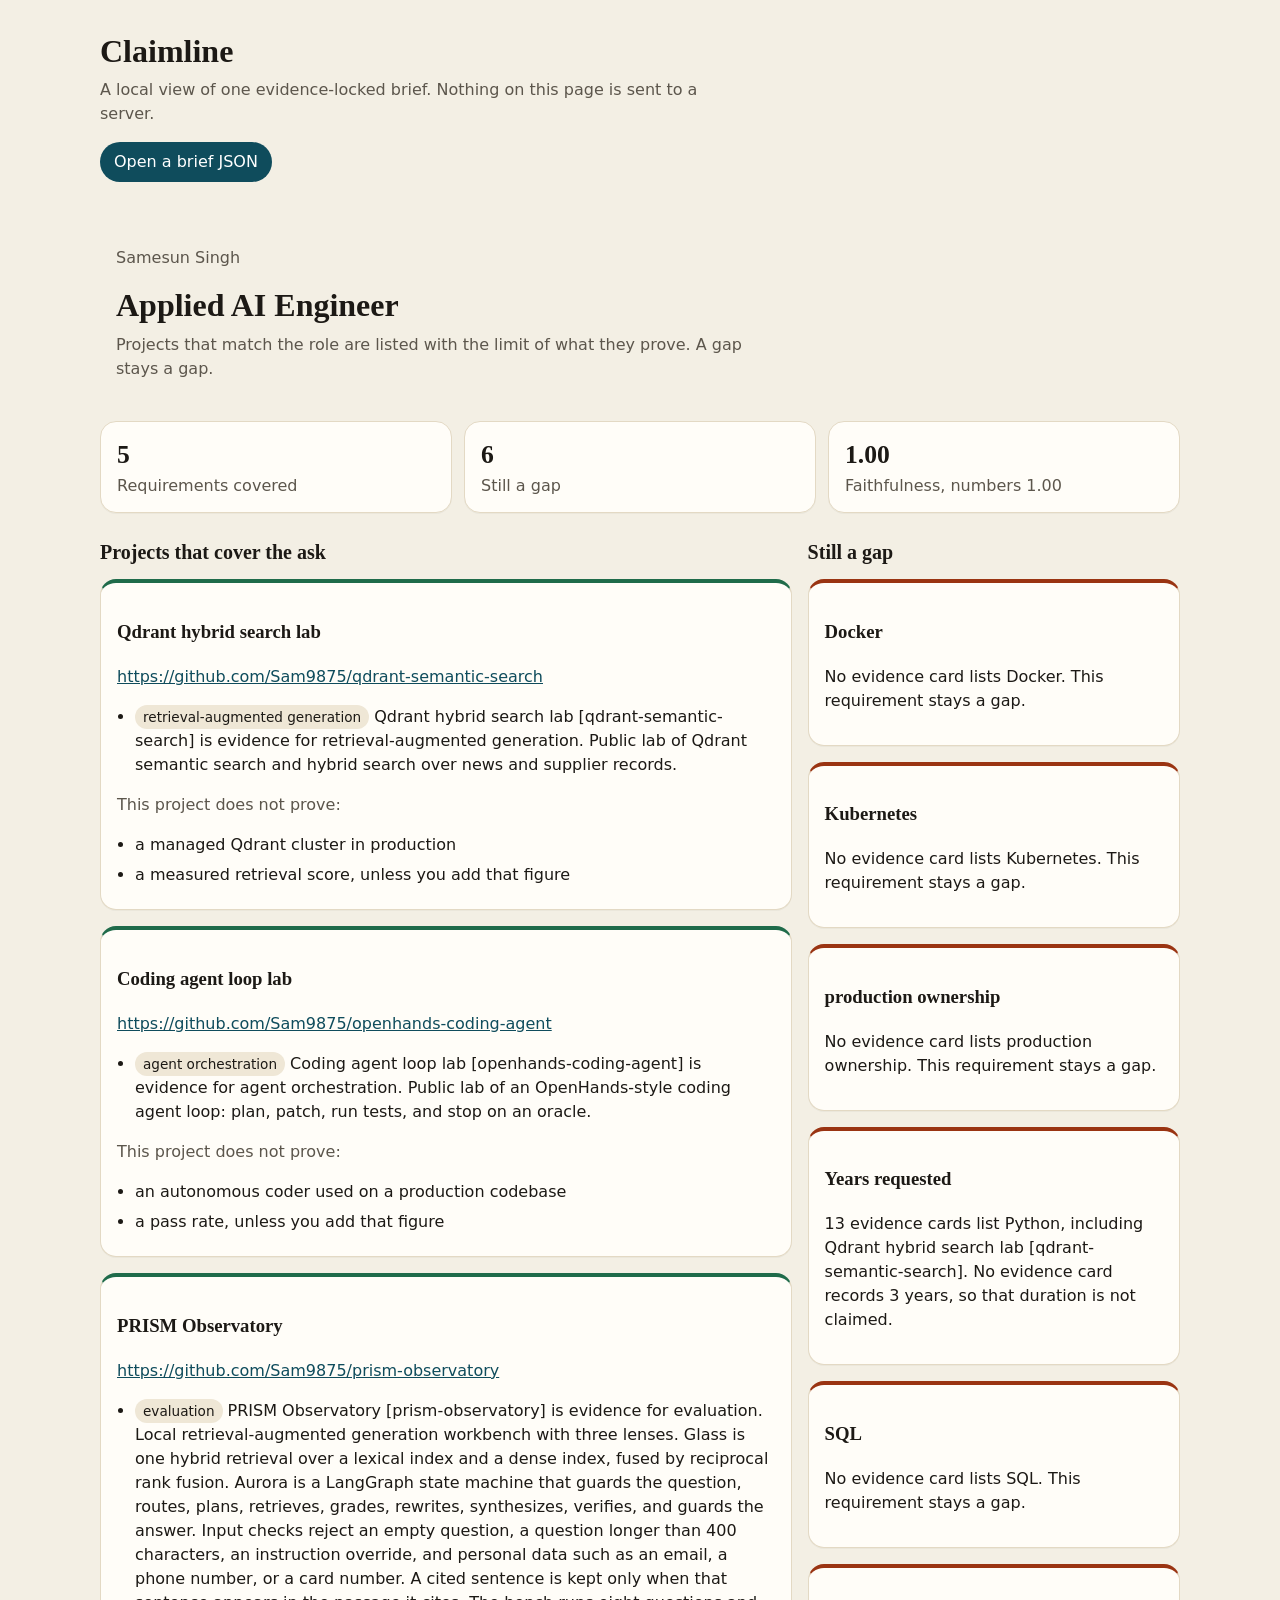
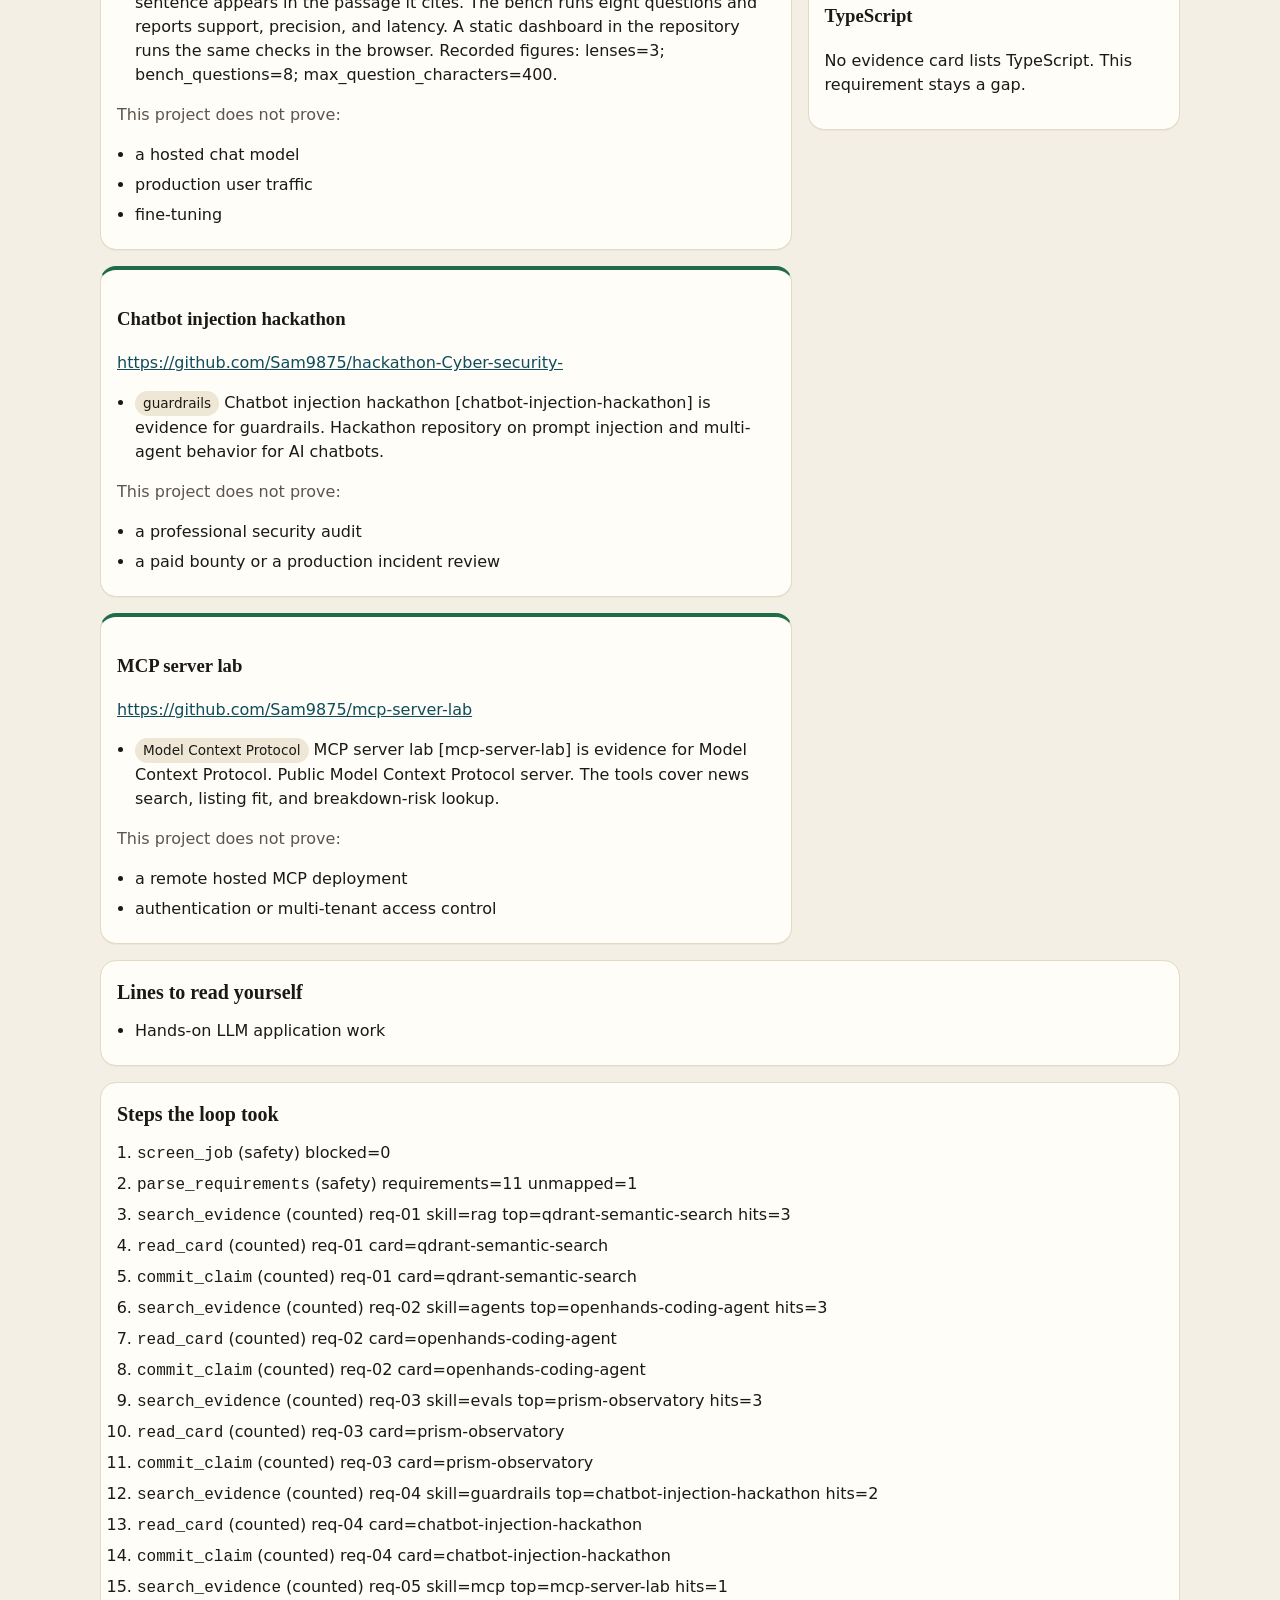
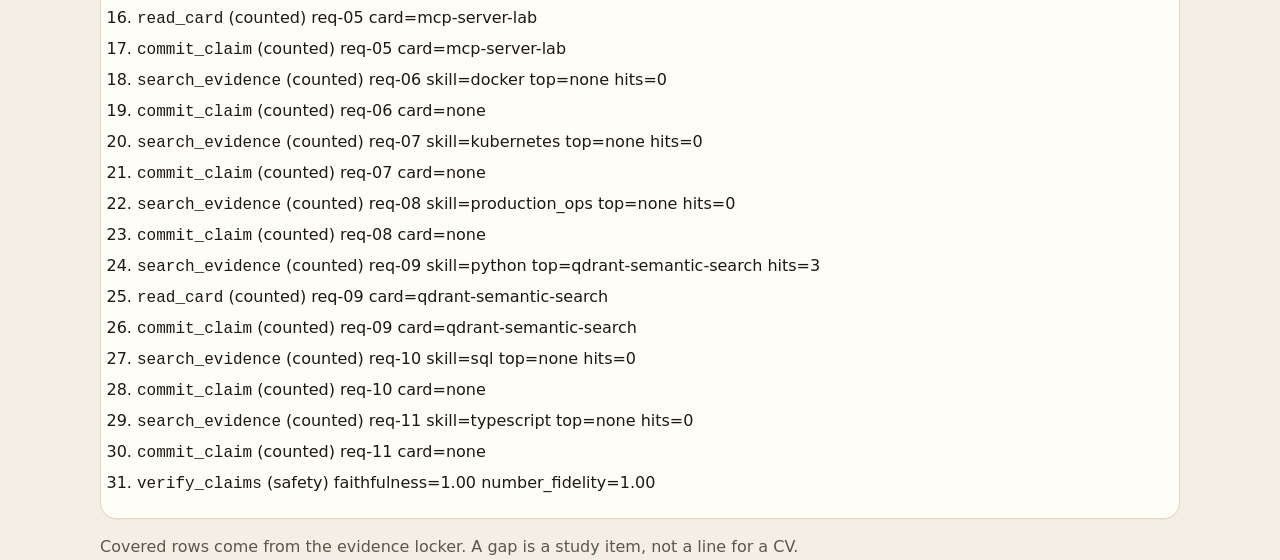
==== dashboard/index.html @ 6ae490be "Add Claimline, an evaluation-gated brief grounded in public work. The agent cites an evidence locker" ====
<!DOCTYPE html>
<html lang="en">
<head>
  <meta charset="utf-8">
  <meta name="viewport" content="width=device-width, initial-scale=1">
  <title>Claimline brief</title>
  <link rel="stylesheet" href="styles.css">
</head>
<body>
  <header>
    <h1>Claimline</h1>
    <p class="lede">A local view of one evidence-locked brief. Nothing on this page is sent to a server.</p>
    <div class="toolbar">
      <label class="file" for="run-file">Open a brief JSON</label>
      <input id="run-file" type="file" accept="application/json,.json">
    </div>
  </header>
  <main id="app"></main>
  <footer>
    <p>Covered rows come from the evidence locker. A gap is a study item, not a line for a CV.</p>
  </footer>
  <script src="sample-run.js"></script>
  <script src="app.js"></script>
</body>
</html>
---- dashboard/styles.css ----
:root {
  color-scheme: light;
  --bg: #f3efe4;
  --ink: #1c1915;
  --muted: #5c564c;
  --card: #fffdf8;
  --line: #e3d9c4;
  --covered: #1f6b4a;
  --gap: #9a3412;
  --accent: #0f4c5c;
  --shadow: 0 1px 0 rgba(28, 25, 21, 0.04);
}

* { box-sizing: border-box; }

body {
  margin: 0;
  background: var(--bg);
  color: var(--ink);
  font: 16px/1.5 "Segoe UI", system-ui, sans-serif;
}

header, main { width: min(1080px, calc(100% - 32px)); margin: 0 auto; }

header { padding: 32px 0 8px; }

h1, h2, h3 { font-family: Georgia, "Iowan Old Style", Palatino, serif; font-weight: 600; }

h1 { font-size: 2rem; line-height: 1.2; margin: 0 0 8px; }

h2 { font-size: 1.25rem; margin: 0 0 12px; }

.lede { max-width: 62ch; color: var(--muted); margin: 0 0 16px; }

.toolbar { display: flex; flex-wrap: wrap; gap: 12px; align-items: center; margin: 16px 0 8px; }

button, .file {
  background: var(--accent);
  color: white;
  border: 0;
  border-radius: 999px;
  padding: 8px 14px;
  font: inherit;
}

.file { cursor: pointer; }

input[type="file"] { display: none; }

.stats { display: grid; grid-template-columns: repeat(3, 1fr); gap: 12px; margin: 16px 0 24px; }

.stat, article, .trace, .notice {
  background: var(--card);
  border: 1px solid var(--line);
  border-radius: 16px;
  box-shadow: var(--shadow);
}

.stat { padding: 14px 16px; }

.stat b { display: block; font-family: Georgia, Palatino, serif; font-size: 1.6rem; }

.stat span, .meta { color: var(--muted); }

.layout { display: grid; grid-template-columns: 1.3fr 0.7fr; gap: 16px; }

article, .notice, .trace { padding: 16px; margin-bottom: 16px; }

.covered { border-top: 4px solid var(--covered); }

.gap { border-top: 4px solid var(--gap); }

a { color: var(--accent); }

ul { margin: 8px 0 0; padding-left: 18px; }

li { margin: 6px 0; }

.trace ol { margin: 0; padding-left: 20px; }

.tag {
  display: inline-block;
  border-radius: 999px;
  padding: 2px 8px;
  background: #efe7d6;
  font-size: 0.85rem;
}

footer { width: min(1080px, calc(100% - 32px)); margin: 8px auto 32px; color: var(--muted); }

@media (max-width: 800px) {
  .stats, .layout { grid-template-columns: 1fr; }
  h1 { font-size: 1.6rem; }
}
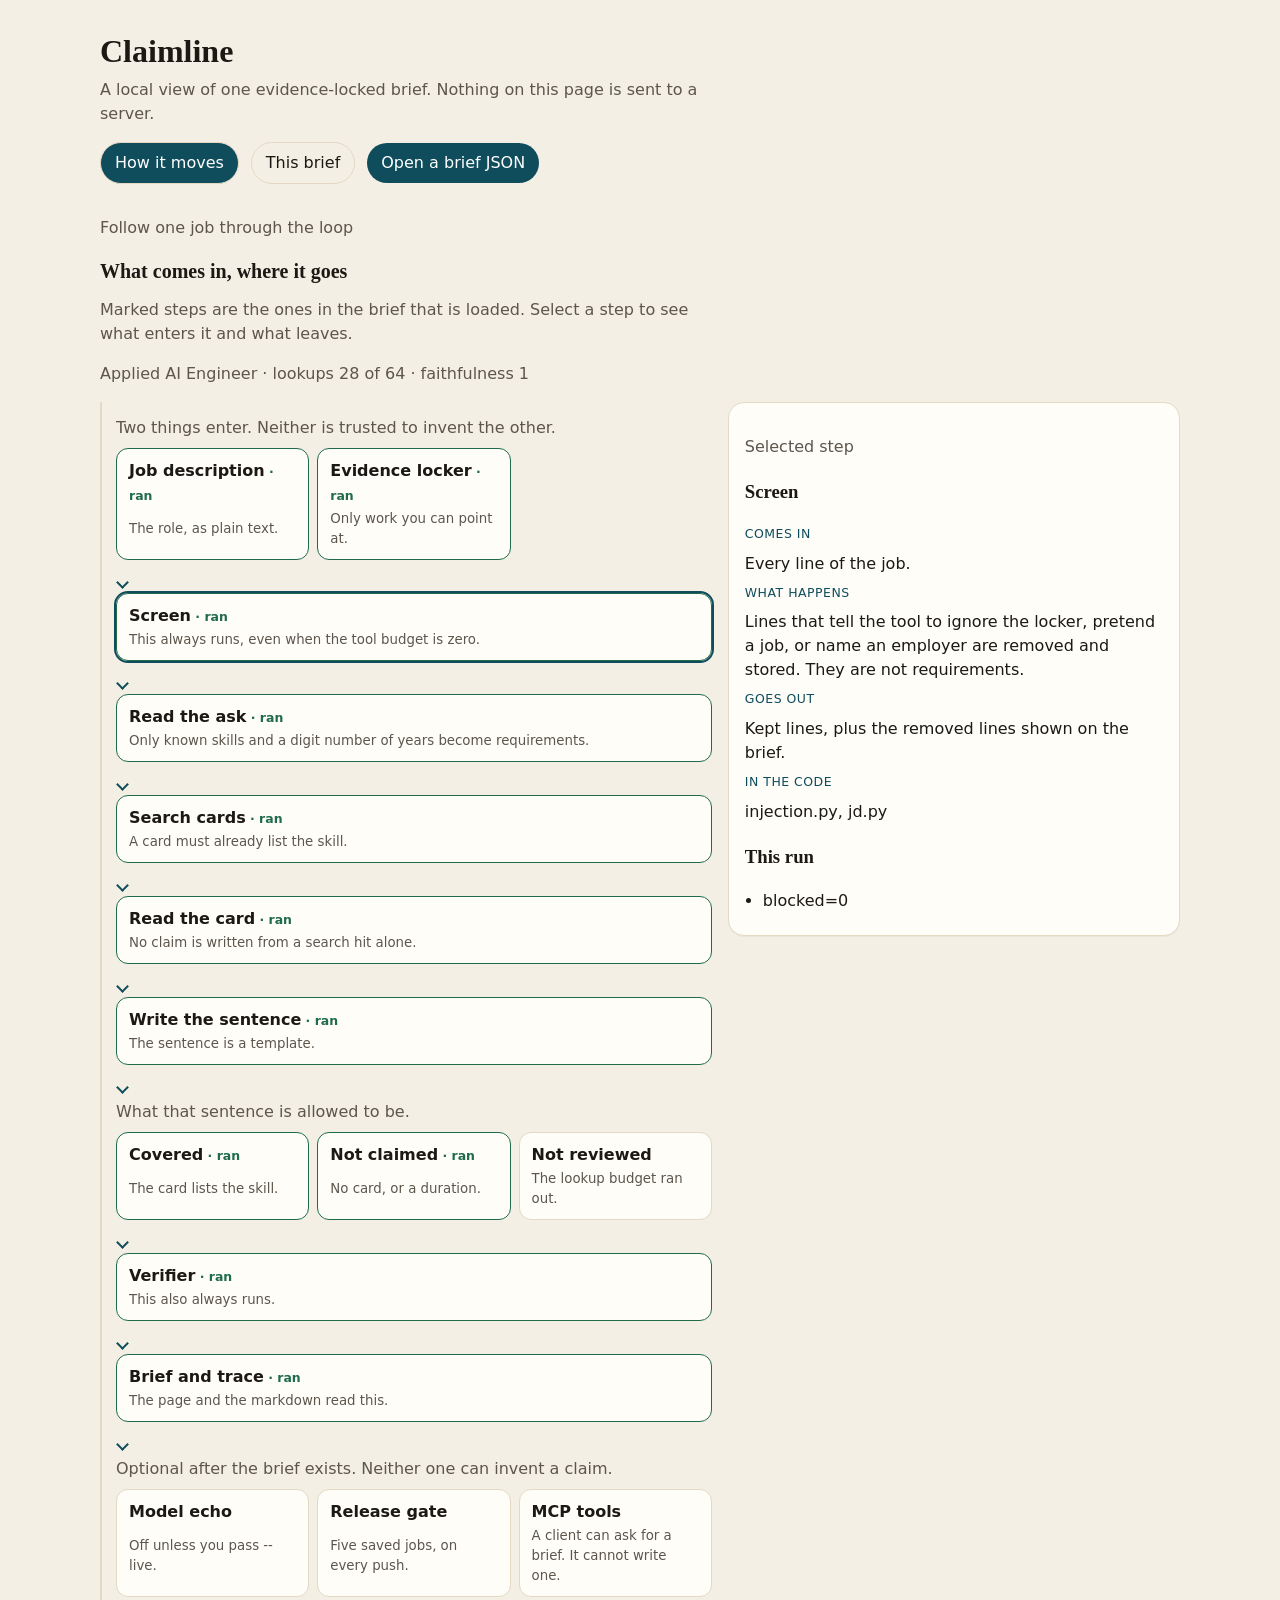
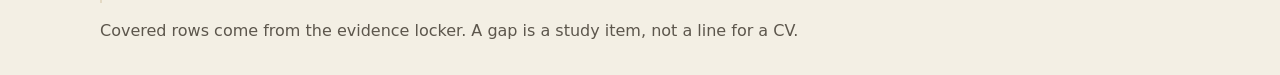
==== commit 5d27d105: "Add a flow view of the evidence loop. Each step says what comes in, what happens, and what goes out." ====
--- a/dashboard/index.html
+++ b/dashboard/index.html
@@ -11,6 +11,8 @@
     <h1>Claimline</h1>
     <p class="lede">A local view of one evidence-locked brief. Nothing on this page is sent to a server.</p>
     <div class="toolbar">
+      <button type="button" class="tab on" id="tab-flow" data-tab="flow">How it moves</button>
+      <button type="button" class="tab" id="tab-brief" data-tab="brief">This brief</button>
       <label class="file" for="run-file">Open a brief JSON</label>
       <input id="run-file" type="file" accept="application/json,.json">
     </div>
@@ -20,6 +22,7 @@
     <p>Covered rows come from the evidence locker. A gap is a study item, not a line for a CV.</p>
   </footer>
   <script src="sample-run.js"></script>
+  <script src="flow.js"></script>
   <script src="app.js"></script>
 </body>
 </html>
--- a/dashboard/styles.css
+++ b/dashboard/styles.css
@@ -41,7 +41,16 @@
   border-radius: 999px;
   padding: 8px 14px;
   font: inherit;
+  cursor: pointer;
 }
+
+.tab {
+  background: transparent;
+  color: var(--ink);
+  border: 1px solid var(--line);
+}
+
+.tab.on { background: var(--accent); color: white; }
 
 .file { cursor: pointer; }
 
@@ -88,7 +97,44 @@
 
 footer { width: min(1080px, calc(100% - 32px)); margin: 8px auto 32px; color: var(--muted); }
 
+.flow-layout { display: grid; grid-template-columns: minmax(0, 1.15fr) minmax(240px, 0.85fr); gap: 16px; align-items: start; }
+.flow-list { list-style: none; margin: 0; padding: 0 0 0 14px; display: grid; gap: 0; border-left: 2px solid var(--line); }
+.flow-list > li + li::before {
+  content: "";
+  display: block;
+  width: 7px;
+  height: 7px;
+  margin: 6px 0 6px 2px;
+  border-right: 2px solid var(--accent);
+  border-bottom: 2px solid var(--accent);
+  transform: rotate(45deg);
+}
+.station.ran b::after { content: " · ran"; color: var(--covered); font-size: 0.78rem; font-weight: 600; }
+.station {
+  width: 100%;
+  text-align: left;
+  display: grid;
+  gap: 2px;
+  background: var(--card);
+  color: var(--ink);
+  border: 1px solid var(--line);
+  border-radius: 12px;
+  padding: 10px 12px;
+}
+.station small { color: var(--muted); }
+.station.ran { border-color: var(--covered); }
+.station.on { outline: 2px solid var(--accent); }
+.flow-split p { color: var(--muted); margin: 8px 0; }
+.flow-choices { display: grid; grid-template-columns: repeat(3, minmax(0, 1fr)); gap: 8px; }
+.flow-detail { background: var(--card); border: 1px solid var(--line); border-radius: 16px; padding: 16px; position: sticky; top: 12px; }
+.flow-detail dl { display: grid; gap: 8px; margin: 0; }
+.flow-detail dt { color: var(--accent); font-size: 0.78rem; letter-spacing: 0.04em; text-transform: uppercase; }
+.flow-detail dd { margin: 0; }
+.flow-quiet, .flow-banner { color: var(--muted); }
+.flow h2 { font-family: Georgia, Palatino, serif; }
+
 @media (max-width: 800px) {
-  .stats, .layout { grid-template-columns: 1fr; }
+  .stats, .layout, .flow-layout, .flow-choices { grid-template-columns: 1fr; }
   h1 { font-size: 1.6rem; }
+  .flow-detail { position: static; }
 }
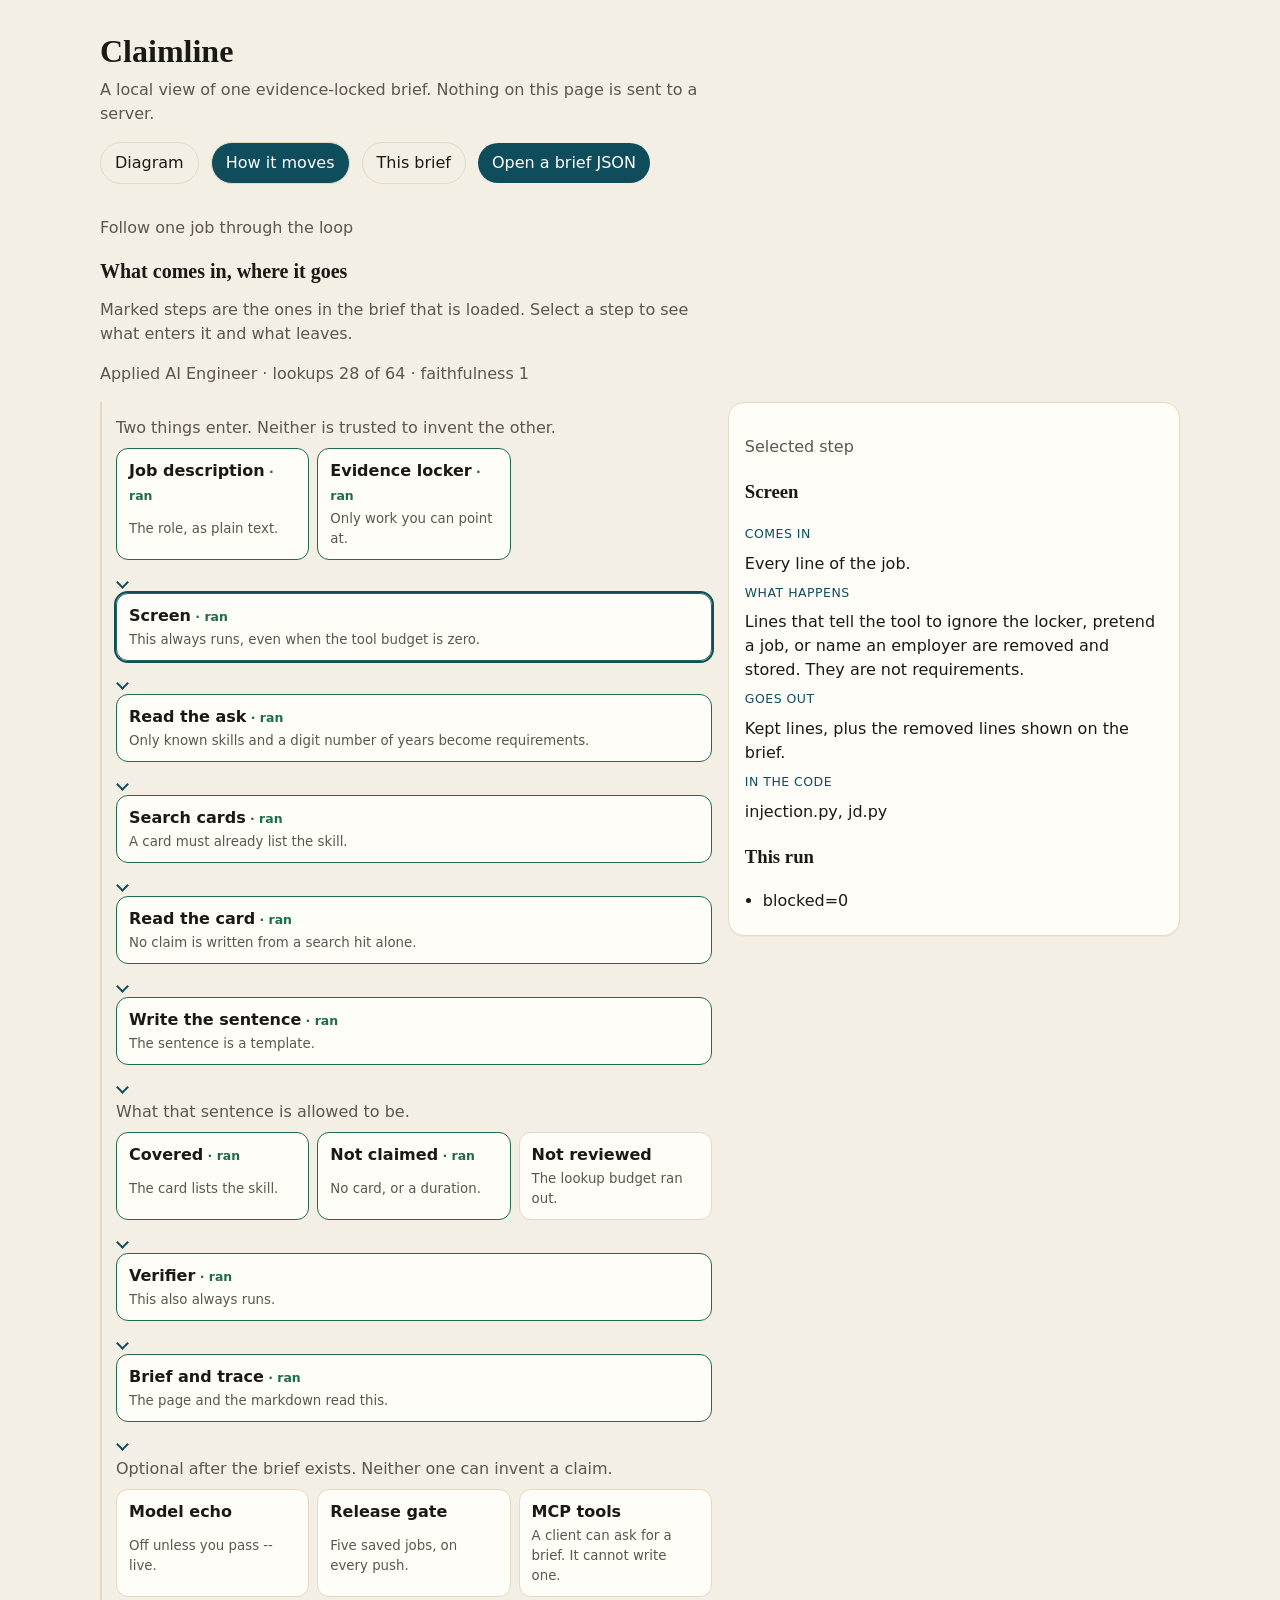
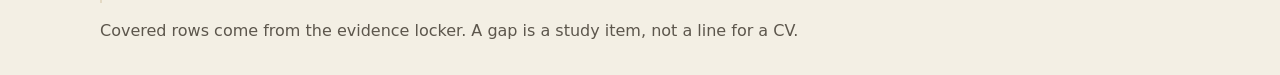
==== commit 24c00a71: "Add an architecture diagram of the brief." ====
--- a/dashboard/index.html
+++ b/dashboard/index.html
@@ -11,6 +11,7 @@
     <h1>Claimline</h1>
     <p class="lede">A local view of one evidence-locked brief. Nothing on this page is sent to a server.</p>
     <div class="toolbar">
+      <button type="button" class="tab" id="tab-map" data-tab="map">Diagram</button>
       <button type="button" class="tab on" id="tab-flow" data-tab="flow">How it moves</button>
       <button type="button" class="tab" id="tab-brief" data-tab="brief">This brief</button>
       <label class="file" for="run-file">Open a brief JSON</label>
@@ -23,6 +24,7 @@
   </footer>
   <script src="sample-run.js"></script>
   <script src="flow.js"></script>
+  <script src="map.js"></script>
   <script src="app.js"></script>
 </body>
 </html>
--- a/dashboard/styles.css
+++ b/dashboard/styles.css
@@ -133,8 +133,83 @@
 .flow-quiet, .flow-banner { color: var(--muted); }
 .flow h2 { font-family: Georgia, Palatino, serif; }
 
+.arch { display: grid; gap: 12px; }
+.arch h2 { margin-top: 8px; }
+.arch-board { display: grid; }
+.arch-lane {
+  border: 1px solid var(--line);
+  background: var(--card);
+  border-radius: 16px;
+  padding: 12px 14px;
+}
+.arch-label {
+  margin: 0 0 10px;
+  color: var(--accent);
+  font-size: 0.78rem;
+  letter-spacing: 0.04em;
+  text-transform: uppercase;
+}
+.arch-flow { display: flex; flex-wrap: wrap; align-items: center; gap: 10px; }
+.arch-fan { display: grid; gap: 8px; }
+.arch-to {
+  position: relative;
+  flex: 0 0 28px;
+  width: 28px;
+  height: 2px;
+  background: var(--accent);
+}
+.arch-to::after {
+  content: "";
+  position: absolute;
+  right: -1px;
+  top: -4px;
+  border: 5px solid transparent;
+  border-left: 7px solid var(--accent);
+}
+.arch-down {
+  width: 2px;
+  height: 22px;
+  margin-left: 36px;
+  background: var(--accent);
+  position: relative;
+}
+.arch-down::after {
+  content: "";
+  position: absolute;
+  left: -4px;
+  bottom: -1px;
+  border: 5px solid transparent;
+  border-top: 7px solid var(--accent);
+}
+button.arch-box {
+  min-width: 148px;
+  text-align: left;
+  display: grid;
+  gap: 2px;
+  background: var(--card);
+  color: var(--ink);
+  border: 1px solid var(--line);
+  border-radius: 12px;
+  padding: 10px 12px;
+}
+button.arch-box small { color: var(--muted); }
+button.arch-box.on { border-color: var(--accent); outline: 2px solid var(--accent); }
+.arch-note {
+  background: var(--card);
+  border: 1px solid var(--line);
+  border-radius: 16px;
+  padding: 14px 16px;
+  max-width: 72ch;
+}
+.arch-note h2 { margin: 0 0 8px; }
+.arch-note p { margin: 0; }
+
 @media (max-width: 800px) {
   .stats, .layout, .flow-layout, .flow-choices { grid-template-columns: 1fr; }
+  .arch-flow { flex-direction: column; align-items: stretch; }
+  .arch-to { width: 2px; height: 18px; flex-basis: 18px; align-self: center; }
+  .arch-to::after { right: auto; left: -4px; top: auto; bottom: -1px; border: 5px solid transparent; border-top: 7px solid var(--accent); }
+  .arch-down { margin-left: 0; justify-self: center; }
   h1 { font-size: 1.6rem; }
   .flow-detail { position: static; }
 }
